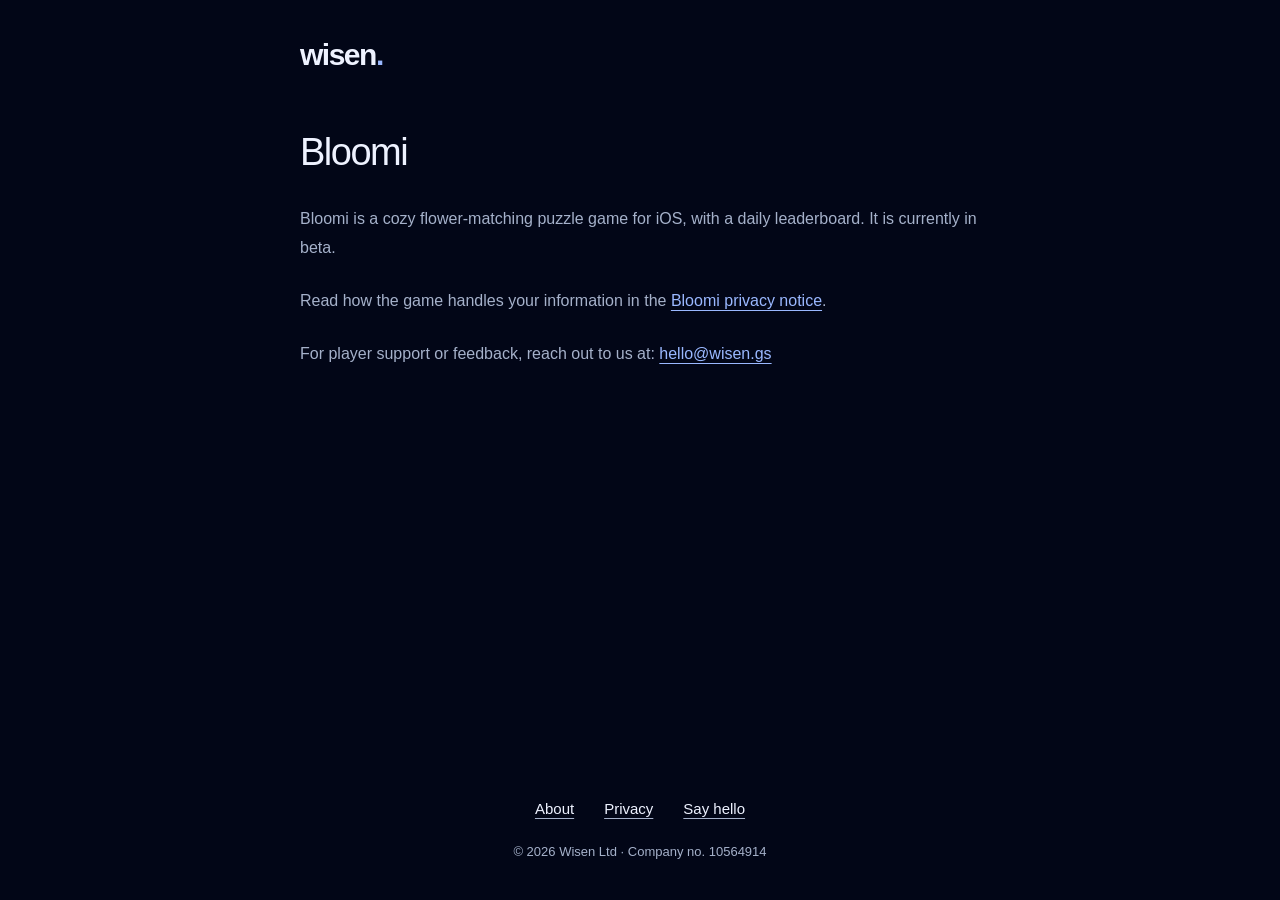
==== bloomi/index.html @ 4ec3597d "Add Bloomi privacy notice and product page Co-Authored-By: Claude Opus 5.5 <noreply@anthropic.com>" ====
<!doctype html>
<html lang="en">
<head>
  <meta charset="utf-8">
  <meta name="viewport" content="width=device-width,initial-scale=1">
  <title>Bloomi — Wisen Ltd</title>
  <meta name="description" content="Bloomi is a cozy flower-matching puzzle game for iOS by Wisen, currently in beta.">
  <meta name="theme-color" content="#020617">
  <link rel="icon" type="image/svg+xml" href="data:image/svg+xml,%3Csvg%20xmlns%3D%22http%3A//www.w3.org/2000/svg%22%20viewBox%3D%220%200%2064%2064%22%3E%3Crect%20width%3D%2264%22%20height%3D%2264%22%20rx%3D%2215%22%20fill%3D%22%232455ef%22/%3E%3Ctext%20x%3D%2232%22%20y%3D%2246%22%20text-anchor%3D%22middle%22%20font-family%3D%22Arial%22%20font-size%3D%2248%22%20font-weight%3D%22bold%22%20fill%3D%22white%22%3Ew%3C/text%3E%3C/svg%3E">
  <link rel="stylesheet" href="../style.css">
</head>
<body>
  <a class="skip" href="#main">Skip to content</a>
  <header class="small-header">
    <a class="small-wordmark" href="../index.html" aria-label="Wisen home">wisen<span>.</span></a>
  </header>
  <main id="main" class="reading">
    <h1>Bloomi</h1>
    <p>Bloomi is a cozy flower-matching puzzle game for iOS, with a daily leaderboard. It is currently in beta.</p>
    <p>Read how the game handles your information in the <a href="privacy/index.html">Bloomi privacy notice</a>.</p>
    <p>For player support or feedback, reach out to us at: <a href="mailto:hello@wisen.gs">hello@wisen.gs</a></p>
  </main>
  <footer class="quiet-footer">
    <nav aria-label="Footer navigation">
      <a href="../about/index.html">About</a>
      <a href="../privacy/index.html">Privacy</a>
      <a href="mailto:hello@wisen.gs">Say hello</a>
    </nav>
    <p>© 2026 Wisen Ltd · Company no. 10564914</p>
  </footer>
</body>
</html>
---- style.css ----
:root{color-scheme:dark;--bg:#020617;--text:#eef2ff;--muted:#a5b1ca;--blue:#9ab8ff}*{box-sizing:border-box}html{scroll-behavior:smooth}body{margin:0;background:var(--bg);color:var(--text);font:16px/1.8 Arial,Helvetica,sans-serif;-webkit-font-smoothing:antialiased}a{color:var(--blue);text-decoration:none}a:hover{color:#fff}a:focus-visible{outline:2px solid var(--blue);outline-offset:6px}::selection{background:#315ad1;color:#fff}.skip{position:absolute;top:-80px;left:20px;background:white;color:#020617;padding:10px 15px;z-index:10}.skip:focus{top:15px}.minimal-home{min-height:100svh;display:flex;flex-direction:column}.landing{flex:1;display:flex;flex-direction:column;align-items:center;justify-content:center;text-align:center;padding:40px 24px 50px}.mascot{position:relative;width:245px;aspect-ratio:780/755;overflow:hidden;mask-image:linear-gradient(to bottom,#000 98%,transparent 100%)}.mascot img{position:absolute;max-width:none;width:139.23077%;height:auto;left:-23.07692%;top:-36.42384%}.landing h1{font-size:66px;line-height:1;letter-spacing:-4px;margin:17px 0 22px;font-weight:750}.landing h1 span,.small-wordmark span{color:var(--blue)}.one-line{font-size:18px;line-height:1.5;color:var(--muted);margin:0;max-width:360px}.hello{font-size:15px;margin-top:28px}.quiet-footer{text-align:center;padding:20px 24px 25px}.quiet-footer nav{display:flex;justify-content:center;gap:30px;font-size:15px}.quiet-footer nav a{color:var(--text);text-decoration:underline;text-decoration-color:var(--muted);text-underline-offset:4px}.quiet-footer nav a:hover{color:#fff}.quiet-footer p{font-size:13px;color:var(--muted);margin:18px 0 0}.small-header{max-width:740px;margin:auto;padding:40px 30px 0}.small-wordmark{font-size:30px;font-weight:750;line-height:1;letter-spacing:-1.5px;color:var(--text)}.reading{max-width:740px;padding:55px 30px 70px;margin:auto;min-height:calc(100svh - 200px)}.reading h1{font-weight:500;font-size:38px;line-height:1.2;letter-spacing:-1.5px;margin:0 0 30px}.reading p{color:var(--muted);margin:0 0 24px}.reading a{text-decoration:underline;text-underline-offset:4px}.reading h2{font-weight:500;font-size:22px;line-height:1.4;margin:0 0 16px;letter-spacing:-.4px}.company-details{margin-top:50px;padding-top:28px;border-top:1px solid #1b263c}.company-details p{font-size:14px;line-height:1.9}.privacy-reading .updated{font-size:13px;margin-top:-12px;margin-bottom:28px}.privacy-reading section{margin-top:38px}.privacy-reading strong{font-weight:500;color:var(--text)}@media(max-width:600px){.landing{padding-top:45px;padding-bottom:40px}.mascot{width:220px}.landing h1{font-size:58px;margin-top:13px}.one-line{font-size:17px;max-width:290px}.small-header{padding:30px 24px 0}.reading{padding:40px 24px 50px}.reading h1{font-size:32px}.quiet-footer{padding-bottom:22px}.quiet-footer p{font-size:12px}}@media(max-height:700px) and (min-width:601px){.landing{padding-top:25px;padding-bottom:30px}.mascot{width:185px}.landing h1{font-size:56px}.hello{margin-top:20px}}@media(prefers-reduced-motion:reduce){html{scroll-behavior:auto}}
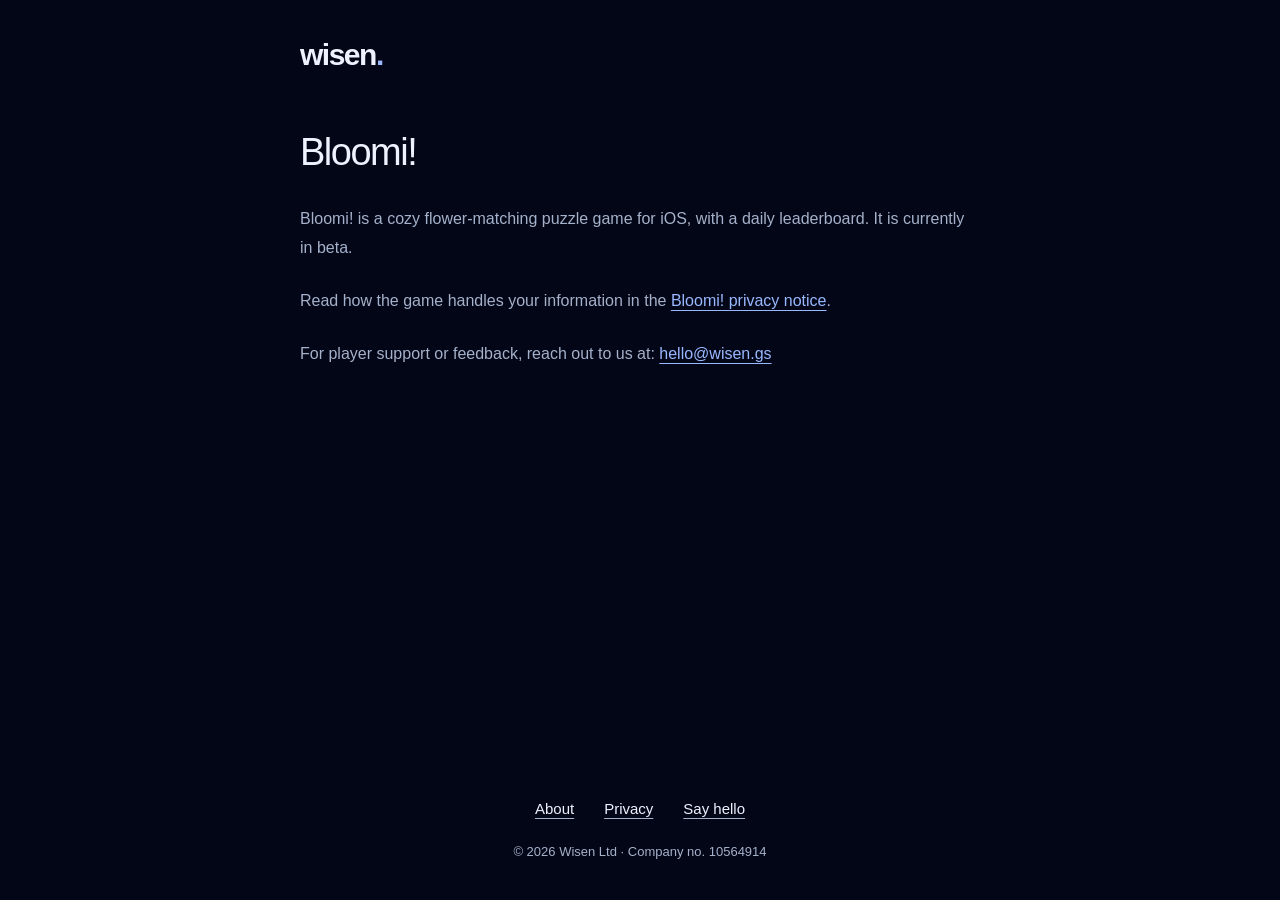
==== commit 73216778: "Use the app name "Bloomi!" on the Bloomi pages and company privacy notice URLs and paths (/bloomi/) " ====
--- a/bloomi/index.html
+++ b/bloomi/index.html
@@ -3,8 +3,8 @@
 <head>
   <meta charset="utf-8">
   <meta name="viewport" content="width=device-width,initial-scale=1">
-  <title>Bloomi — Wisen Ltd</title>
-  <meta name="description" content="Bloomi is a cozy flower-matching puzzle game for iOS by Wisen, currently in beta.">
+  <title>Bloomi! — Wisen Ltd</title>
+  <meta name="description" content="Bloomi! is a cozy flower-matching puzzle game for iOS by Wisen, currently in beta.">
   <meta name="theme-color" content="#020617">
   <link rel="icon" type="image/svg+xml" href="data:image/svg+xml,%3Csvg%20xmlns%3D%22http%3A//www.w3.org/2000/svg%22%20viewBox%3D%220%200%2064%2064%22%3E%3Crect%20width%3D%2264%22%20height%3D%2264%22%20rx%3D%2215%22%20fill%3D%22%232455ef%22/%3E%3Ctext%20x%3D%2232%22%20y%3D%2246%22%20text-anchor%3D%22middle%22%20font-family%3D%22Arial%22%20font-size%3D%2248%22%20font-weight%3D%22bold%22%20fill%3D%22white%22%3Ew%3C/text%3E%3C/svg%3E">
   <link rel="stylesheet" href="../style.css">
@@ -15,9 +15,9 @@
     <a class="small-wordmark" href="../index.html" aria-label="Wisen home">wisen<span>.</span></a>
   </header>
   <main id="main" class="reading">
-    <h1>Bloomi</h1>
-    <p>Bloomi is a cozy flower-matching puzzle game for iOS, with a daily leaderboard. It is currently in beta.</p>
-    <p>Read how the game handles your information in the <a href="privacy/index.html">Bloomi privacy notice</a>.</p>
+    <h1>Bloomi!</h1>
+    <p>Bloomi! is a cozy flower-matching puzzle game for iOS, with a daily leaderboard. It is currently in beta.</p>
+    <p>Read how the game handles your information in the <a href="privacy/index.html">Bloomi! privacy notice</a>.</p>
     <p>For player support or feedback, reach out to us at: <a href="mailto:hello@wisen.gs">hello@wisen.gs</a></p>
   </main>
   <footer class="quiet-footer">
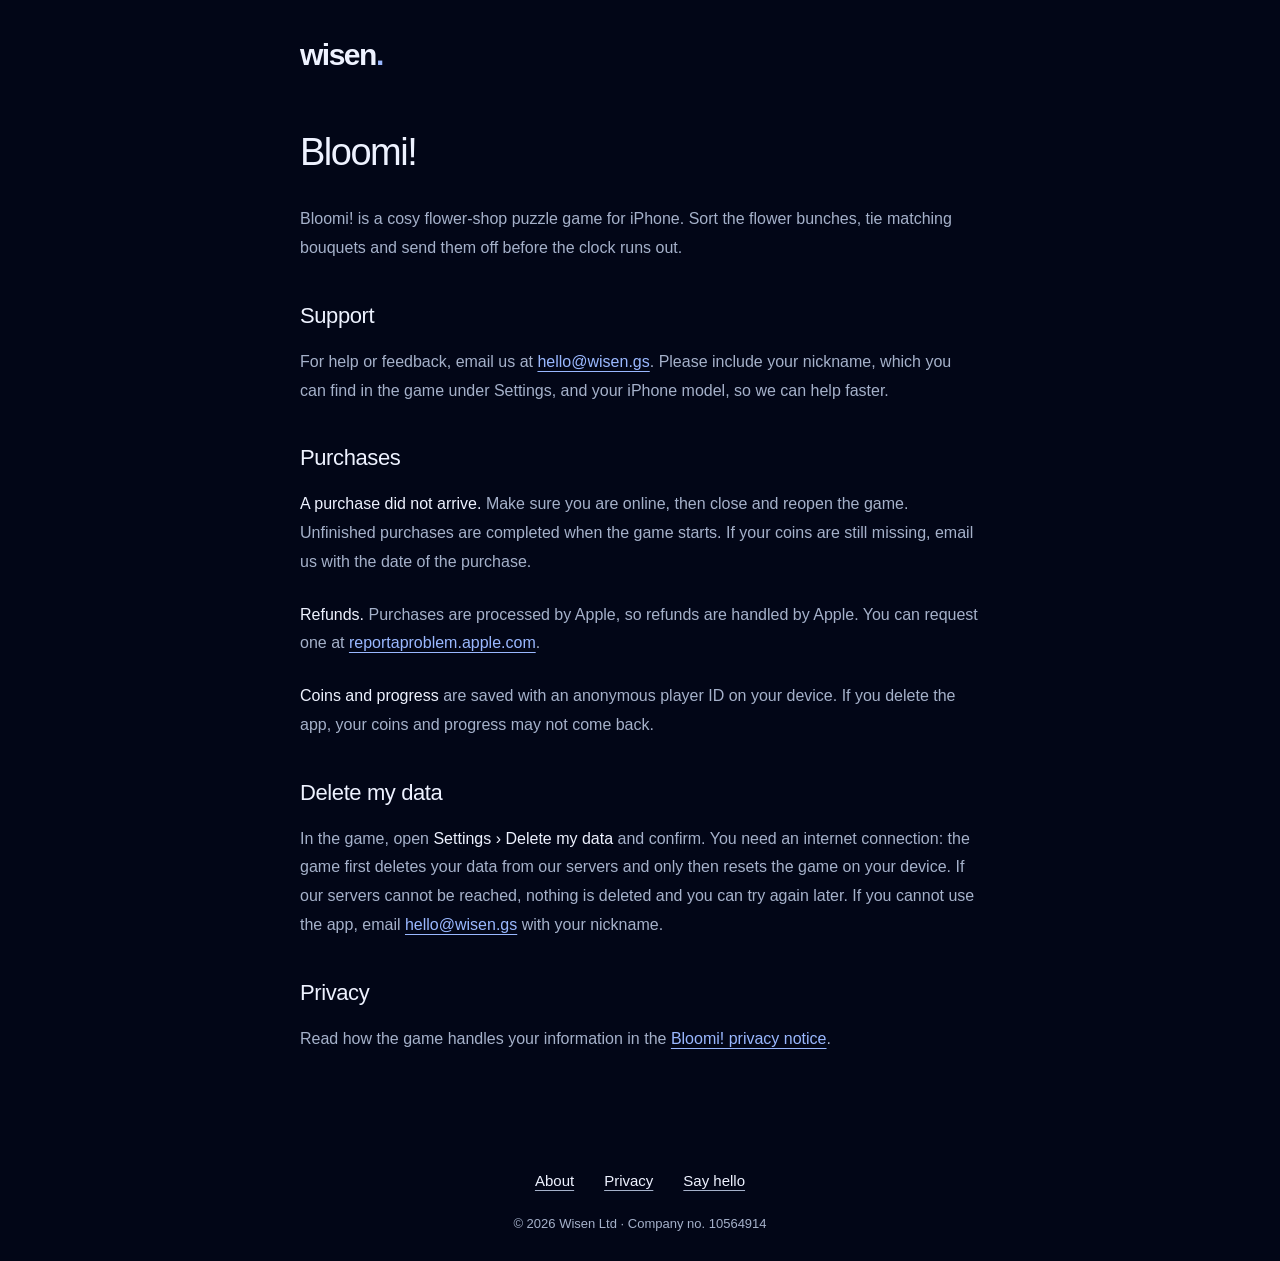
==== commit f67e8a58: "Bloomi! v1.0: update privacy notice and support page for App Store release - Privacy notice: analyti" ====
--- a/bloomi/index.html
+++ b/bloomi/index.html
@@ -4,7 +4,7 @@
   <meta charset="utf-8">
   <meta name="viewport" content="width=device-width,initial-scale=1">
   <title>Bloomi! — Wisen Ltd</title>
-  <meta name="description" content="Bloomi! is a cozy flower-matching puzzle game for iOS by Wisen, currently in beta.">
+  <meta name="description" content="Bloomi! is a cosy flower-shop puzzle game for iPhone by Wisen. Support, purchases and privacy.">
   <meta name="theme-color" content="#020617">
   <link rel="icon" type="image/svg+xml" href="data:image/svg+xml,%3Csvg%20xmlns%3D%22http%3A//www.w3.org/2000/svg%22%20viewBox%3D%220%200%2064%2064%22%3E%3Crect%20width%3D%2264%22%20height%3D%2264%22%20rx%3D%2215%22%20fill%3D%22%232455ef%22/%3E%3Ctext%20x%3D%2232%22%20y%3D%2246%22%20text-anchor%3D%22middle%22%20font-family%3D%22Arial%22%20font-size%3D%2248%22%20font-weight%3D%22bold%22%20fill%3D%22white%22%3Ew%3C/text%3E%3C/svg%3E">
   <link rel="stylesheet" href="../style.css">
@@ -14,11 +14,27 @@
   <header class="small-header">
     <a class="small-wordmark" href="../index.html" aria-label="Wisen home">wisen<span>.</span></a>
   </header>
-  <main id="main" class="reading">
+  <main id="main" class="reading privacy-reading">
     <h1>Bloomi!</h1>
-    <p>Bloomi! is a cozy flower-matching puzzle game for iOS, with a daily leaderboard. It is currently in beta.</p>
-    <p>Read how the game handles your information in the <a href="privacy/index.html">Bloomi! privacy notice</a>.</p>
-    <p>For player support or feedback, reach out to us at: <a href="mailto:hello@wisen.gs">hello@wisen.gs</a></p>
+    <p>Bloomi! is a cosy flower-shop puzzle game for iPhone. Sort the flower bunches, tie matching bouquets and send them off before the clock runs out.</p>
+    <section id="support">
+      <h2>Support</h2>
+      <p>For help or feedback, email us at <a href="mailto:hello@wisen.gs">hello@wisen.gs</a>. Please include your nickname, which you can find in the game under Settings, and your iPhone model, so we can help faster.</p>
+    </section>
+    <section id="purchases">
+      <h2>Purchases</h2>
+      <p><strong>A purchase did not arrive.</strong> Make sure you are online, then close and reopen the game. Unfinished purchases are completed when the game starts. If your coins are still missing, email us with the date of the purchase.</p>
+      <p><strong>Refunds.</strong> Purchases are processed by Apple, so refunds are handled by Apple. You can request one at <a href="https://reportaproblem.apple.com/" target="_blank" rel="noopener noreferrer">reportaproblem.apple.com</a>.</p>
+      <p><strong>Coins and progress</strong> are saved with an anonymous player ID on your device. If you delete the app, your coins and progress may not come back.</p>
+    </section>
+    <section id="delete">
+      <h2>Delete my data</h2>
+      <p>In the game, open <strong>Settings › Delete my data</strong> and confirm. You need an internet connection: the game first deletes your data from our servers and only then resets the game on your device. If our servers cannot be reached, nothing is deleted and you can try again later. If you cannot use the app, email <a href="mailto:hello@wisen.gs">hello@wisen.gs</a> with your nickname.</p>
+    </section>
+    <section id="privacy">
+      <h2>Privacy</h2>
+      <p>Read how the game handles your information in the <a href="privacy/index.html">Bloomi! privacy notice</a>.</p>
+    </section>
   </main>
   <footer class="quiet-footer">
     <nav aria-label="Footer navigation">
